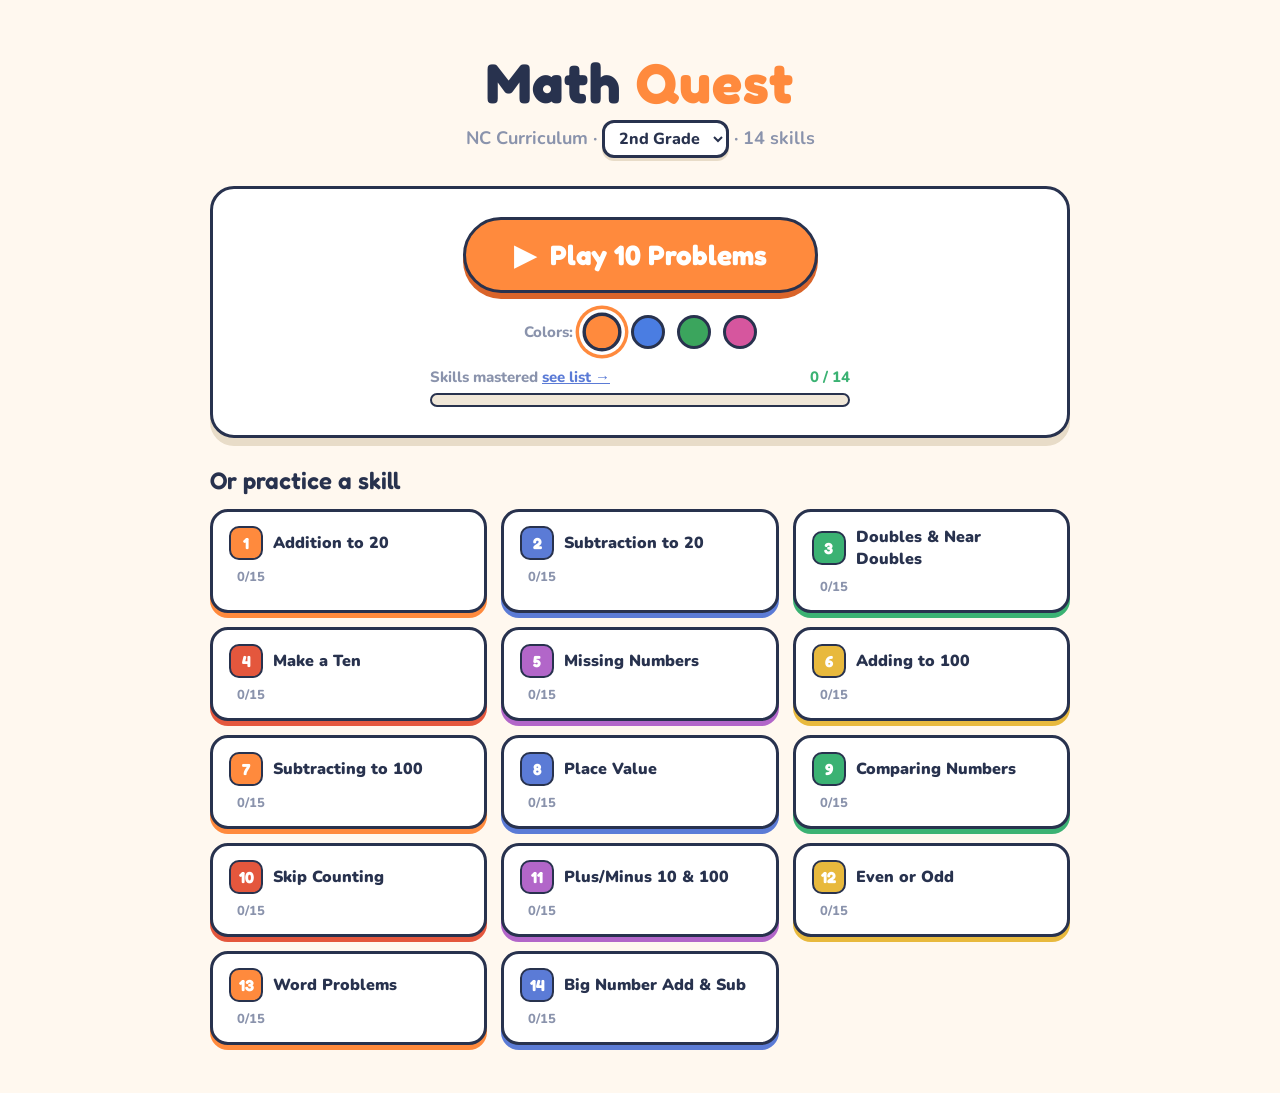
==== math-quest/index.html @ 72bb6890 "feat: add Math Quest 2nd grade math game with grade selector" ====
<!DOCTYPE html>
<html lang="en">
<head>
  <meta charset="utf-8">
  <meta name="viewport" content="width=device-width, initial-scale=1, viewport-fit=cover">
  <title>Math Quest</title>
  <meta name="theme-color" content="#FFF8EF">
  <meta name="apple-mobile-web-app-capable" content="yes">
  <meta name="apple-mobile-web-app-status-bar-style" content="default">
  <meta name="apple-mobile-web-app-title" content="Math Quest">
  <link rel="preconnect" href="https://fonts.googleapis.com">
  <link rel="preconnect" href="https://fonts.gstatic.com" crossorigin>
  <link href="https://fonts.googleapis.com/css2?family=Fredoka:wght@400;500;600;700&family=Nunito:wght@400;600;700;800;900&display=swap" rel="stylesheet">
  <link rel="stylesheet" href="styles.css">
</head>
<body>
  <canvas id="confetti"></canvas>
  <main id="app"></main>
  <script src="app.js"></script>
</body>
</html>
---- math-quest/styles.css ----
:root {
  --bg: #FFF8EF;
  --accent: #FF8A3D;
  --accent-dark: #D9642A;
  --ink: #28324E;
  --muted: #8A93AC;
  --shadow: #E8DCC8;
  --track: #F0E7D8;
  --green: #3BB273;
  --green-dark: #2A8354;
  --red: #E4573D;
  --amber: #E8B93D;
  --blue: #5B7BD6;
  --blue-dark: #3D57A3;
}

* { box-sizing: border-box; }

html, body { margin: 0; padding: 0; }

body {
  min-height: 100vh;
  background: var(--bg);
  transition: background 0.4s;
  font-family: Nunito, sans-serif;
  color: var(--ink);
  display: flex;
  flex-direction: column;
  align-items: center;
  padding: 24px 16px 48px;
}

a { color: var(--accent); }
input:focus { outline: none; }
button { font-family: Nunito, sans-serif; }

#confetti {
  position: fixed;
  inset: 0;
  width: 100%;
  height: 100%;
  pointer-events: none;
  z-index: 50;
}

#app {
  width: 100%;
  display: flex;
  flex-direction: column;
  align-items: center;
}

/* ---------- keyframes ---------- */
@keyframes sq-pop { 0% { transform: scale(0.6); opacity: 0; } 60% { transform: scale(1.08); } 100% { transform: scale(1); opacity: 1; } }
@keyframes sq-shake { 0%,100% { transform: translateX(0); } 20% { transform: translateX(-10px); } 40% { transform: translateX(10px); } 60% { transform: translateX(-6px); } 80% { transform: translateX(6px); } }
@keyframes sq-bounce { 0%,100% { transform: translateY(0); } 50% { transform: translateY(-8px); } }
@keyframes sq-pulse { 0%,100% { transform: scale(1); } 50% { transform: scale(1.05); } }

/* ---------- shared ---------- */
.screen { width: 100%; display: flex; flex-direction: column; animation: sq-pop 0.35s ease; }

.card {
  background: #FFFFFF;
  border: 3px solid var(--ink);
  border-radius: 24px;
  box-shadow: 0 8px 0 var(--shadow);
}

.back-btn {
  background: #FFFFFF;
  border: 3px solid var(--ink);
  border-radius: 12px;
  padding: 8px 14px;
  font-weight: 900;
  font-size: 15px;
  color: var(--ink);
  cursor: pointer;
  box-shadow: 0 4px 0 var(--shadow);
}

.fredoka { font-family: Fredoka, sans-serif; }

/* ---------- home ---------- */
.home { max-width: 860px; gap: 28px; animation-duration: 0.4s; }

.logo-wrap { text-align: center; padding-top: 24px; }
.logo {
  font-family: Fredoka, sans-serif;
  font-weight: 700;
  font-size: 56px;
  letter-spacing: 1px;
  color: var(--ink);
}
.logo .quest { color: var(--accent); }
.tagline { font-size: 18px; font-weight: 700; color: var(--muted); margin-top: 4px; }

.grade-select {
  font-family: Nunito, sans-serif;
  font-weight: 800;
  font-size: 16px;
  color: var(--ink);
  background: #FFFFFF;
  border: 3px solid var(--ink);
  border-radius: 12px;
  padding: 4px 10px;
  cursor: pointer;
  box-shadow: 0 3px 0 var(--shadow);
}

.hero {
  padding: 28px;
  display: flex;
  flex-direction: column;
  align-items: center;
  gap: 18px;
}

.play-btn {
  font-family: Fredoka, sans-serif;
  font-weight: 700;
  font-size: 28px;
  color: #FFFFFF;
  background: var(--accent);
  border: 3px solid var(--ink);
  border-radius: 999px;
  padding: 18px 48px;
  cursor: pointer;
  box-shadow: 0 6px 0 var(--accent-dark);
  animation: sq-pulse 2s ease infinite;
}
.play-btn:hover { filter: brightness(1.08); }
.play-btn:active { transform: translateY(4px); box-shadow: 0 2px 0 var(--accent-dark); animation: none; }

.theme-row { display: flex; align-items: center; gap: 12px; margin-top: 4px; }
.theme-label { font-weight: 800; font-size: 15px; color: var(--muted); }
.swatch {
  width: 34px;
  height: 34px;
  border-radius: 999px;
  border: 3px solid var(--ink);
  cursor: pointer;
  transition: all 0.15s;
}
.swatch.selected { transform: scale(1.15); }

.mastery-btn {
  width: 100%;
  max-width: 420px;
  display: flex;
  flex-direction: column;
  gap: 6px;
  background: none;
  border: none;
  padding: 0;
  cursor: pointer;
}
.mastery-btn:hover { opacity: 0.85; }
.mastery-labels {
  width: 100%;
  display: flex;
  justify-content: space-between;
  font-weight: 800;
  font-size: 15px;
  color: var(--muted);
}
.mastery-labels .see-list { text-decoration: underline; color: var(--blue); }
.mastery-labels .count { color: var(--green); }
.mastery-track {
  width: 100%;
  height: 14px;
  background: var(--track);
  border: 2px solid var(--ink);
  border-radius: 999px;
  overflow: hidden;
}
.mastery-fill { height: 100%; background: var(--green); border-radius: 999px; }

.units-heading { font-family: Fredoka, sans-serif; font-weight: 600; font-size: 24px; margin-bottom: 14px; }
.unit-grid { display: grid; grid-template-columns: repeat(auto-fill, minmax(230px, 1fr)); gap: 14px; }
.unit-card {
  text-align: left;
  background: #FFFFFF;
  border: 3px solid var(--ink);
  border-radius: 18px;
  padding: 14px 16px;
  cursor: pointer;
  display: flex;
  flex-direction: column;
  gap: 8px;
  transition: transform 0.15s;
}
.unit-card:hover { transform: translateY(-2px); }
.unit-head { display: flex; align-items: center; gap: 10px; }
.unit-num {
  min-width: 34px;
  height: 34px;
  display: inline-flex;
  align-items: center;
  justify-content: center;
  color: #FFFFFF;
  border: 2px solid var(--ink);
  border-radius: 10px;
  font-family: Fredoka, sans-serif;
  font-weight: 700;
  font-size: 16px;
}
.unit-name { font-weight: 900; font-size: 16px; color: var(--ink); }
.unit-progress { display: flex; align-items: center; gap: 8px; }
.unit-track { flex: 1; height: 8px; background: var(--track); border-radius: 999px; overflow: hidden; }
.unit-fill { height: 100%; background: var(--green); }
.unit-count { font-size: 13px; font-weight: 800; color: var(--muted); }

/* ---------- word list ---------- */
.words { max-width: 860px; gap: 26px; }
.words-header { display: flex; align-items: center; gap: 14px; padding-top: 8px; }
.words-title { font-family: Fredoka, sans-serif; font-weight: 700; font-size: 32px; color: var(--ink); }

.word-card { padding: 24px; display: flex; flex-direction: column; gap: 14px; }
.word-card-head { display: flex; align-items: center; gap: 10px; }
.word-card-title { font-family: Fredoka, sans-serif; font-weight: 700; font-size: 22px; }
.word-card-title.mastered { color: var(--green); }
.word-card-title.learning { color: #FF8A3D; }
.word-card-sub { font-weight: 800; font-size: 15px; color: var(--muted); }
.chip-wrap { display: flex; flex-wrap: wrap; gap: 8px; }
.chip {
  font-weight: 800;
  font-size: 16px;
  border-radius: 999px;
  padding: 6px 14px;
}
.chip.mastered { background: #E3F4EA; border: 2px solid var(--green); color: var(--green-dark); }
.chip.learning { background: #FFF8EF; border: 2px solid #E0D8C8; color: var(--ink); }
.chip.learning.half { border-color: var(--amber); }
.empty-note { font-weight: 700; font-size: 16px; color: var(--muted); }

/* ---------- round ---------- */
.round { max-width: 640px; gap: 22px; }
.round-bar { display: flex; align-items: center; gap: 14px; }
.dots { flex: 1; display: flex; justify-content: center; gap: 8px; }
.dot {
  width: 16px;
  height: 16px;
  border-radius: 999px;
  border: 2px solid var(--ink);
  background: var(--track);
  transition: all 0.2s;
}
.stars {
  font-family: Fredoka, sans-serif;
  font-weight: 700;
  font-size: 18px;
  color: var(--accent);
  min-width: 70px;
  text-align: right;
}

.round-card {
  padding: 36px 28px;
  display: flex;
  flex-direction: column;
  align-items: center;
  gap: 22px;
}
.round-card.shake { animation: sq-shake 0.4s ease; }

.round-context { font-weight: 800; font-size: 16px; color: var(--muted); letter-spacing: 0.5px; }

.problem {
  font-family: Fredoka, sans-serif;
  font-weight: 700;
  font-size: 52px;
  letter-spacing: 2px;
  color: var(--ink);
  text-align: center;
  white-space: pre-line;
}
.problem.story {
  font-size: 26px;
  font-weight: 600;
  letter-spacing: 0;
  line-height: 1.5;
  max-width: 480px;
}

.hear-again {
  background: none;
  border: none;
  font-weight: 800;
  font-size: 15px;
  color: var(--blue);
  cursor: pointer;
  text-decoration: underline;
  margin-top: -12px;
}

.choice-row { display: flex; gap: 16px; justify-content: center; flex-wrap: wrap; }
.choice-btn {
  font-family: Fredoka, sans-serif;
  font-weight: 700;
  font-size: 36px;
  min-width: 96px;
  color: var(--ink);
  background: #FFFFFF;
  border: 3px solid var(--ink);
  border-radius: 18px;
  padding: 12px 26px;
  cursor: pointer;
  box-shadow: 0 6px 0 var(--shadow);
}
.choice-btn:hover { background: var(--bg); }
.choice-btn:active { transform: translateY(4px); box-shadow: 0 2px 0 var(--shadow); }
.choice-btn.correct { background: var(--green); color: #FFFFFF; box-shadow: 0 6px 0 var(--green-dark); }

.reveal { text-align: center; }
.reveal-label { font-weight: 800; font-size: 15px; color: var(--red); }
.reveal-word {
  font-family: Fredoka, sans-serif;
  font-weight: 700;
  font-size: 44px;
  letter-spacing: 4px;
  color: var(--ink);
}
.reveal-hint { font-weight: 700; font-size: 15px; color: var(--muted); }

.answer-input {
  width: 100%;
  max-width: 280px;
  font-family: Fredoka, sans-serif;
  font-weight: 600;
  font-size: 40px;
  text-align: center;
  letter-spacing: 6px;
  color: var(--ink);
  background: #FFF8EF;
  border: 3px solid var(--ink);
  border-radius: 18px;
  padding: 14px 18px;
}
.answer-input.wrong { border-color: var(--red); }
.answer-input.correct { border-color: var(--green); }

.feedback {
  min-height: 30px;
  font-family: Fredoka, sans-serif;
  font-weight: 600;
  font-size: 22px;
  text-align: center;
}

.check-btn {
  font-family: Fredoka, sans-serif;
  font-weight: 700;
  font-size: 24px;
  color: #FFFFFF;
  background: var(--green);
  border: 3px solid var(--ink);
  border-radius: 999px;
  padding: 12px 56px;
  cursor: pointer;
  box-shadow: 0 6px 0 var(--green-dark);
}
.check-btn:hover { background: #46C381; }
.check-btn:active { transform: translateY(4px); box-shadow: 0 2px 0 var(--green-dark); }

/* ---------- done ---------- */
.done {
  max-width: 560px;
  align-items: center;
  gap: 24px;
  padding-top: 40px;
  animation-duration: 0.4s;
  text-align: center;
}
.done-badge { font-size: 72px; animation: sq-bounce 1.2s ease infinite; }
.done-title { font-family: Fredoka, sans-serif; font-weight: 700; font-size: 44px; }
.done-stats { padding: 28px 40px; display: flex; gap: 36px; }
.stat-num { font-family: Fredoka, sans-serif; font-weight: 700; font-size: 40px; }
.stat-num.first { color: var(--green); }
.stat-num.solved { color: var(--blue); }
.stat-num.total { color: var(--accent); }
.stat-label { font-weight: 800; font-size: 14px; color: var(--muted); }
.done-actions { display: flex; gap: 14px; }
.done-btn {
  font-family: Fredoka, sans-serif;
  font-weight: 700;
  font-size: 22px;
  border: 3px solid var(--ink);
  border-radius: 999px;
  padding: 14px 36px;
  cursor: pointer;
}
.done-btn.again { color: #FFFFFF; background: var(--accent); box-shadow: 0 6px 0 var(--accent-dark); }
.done-btn.home { color: var(--ink); background: #FFFFFF; box-shadow: 0 6px 0 var(--shadow); }
.done-btn:active { transform: translateY(4px); box-shadow: 0 2px 0 var(--shadow); }
.done-btn.again:active { box-shadow: 0 2px 0 var(--accent-dark); }

/* ---------- small screens ---------- */
@media (max-width: 480px) {
  .logo { font-size: 44px; }
  .problem { font-size: 40px; }
  .problem.story { font-size: 22px; }
  .answer-input { font-size: 32px; letter-spacing: 4px; }
  .play-btn { font-size: 24px; padding: 16px 36px; }
  .done-stats { gap: 24px; padding: 24px 28px; }
}
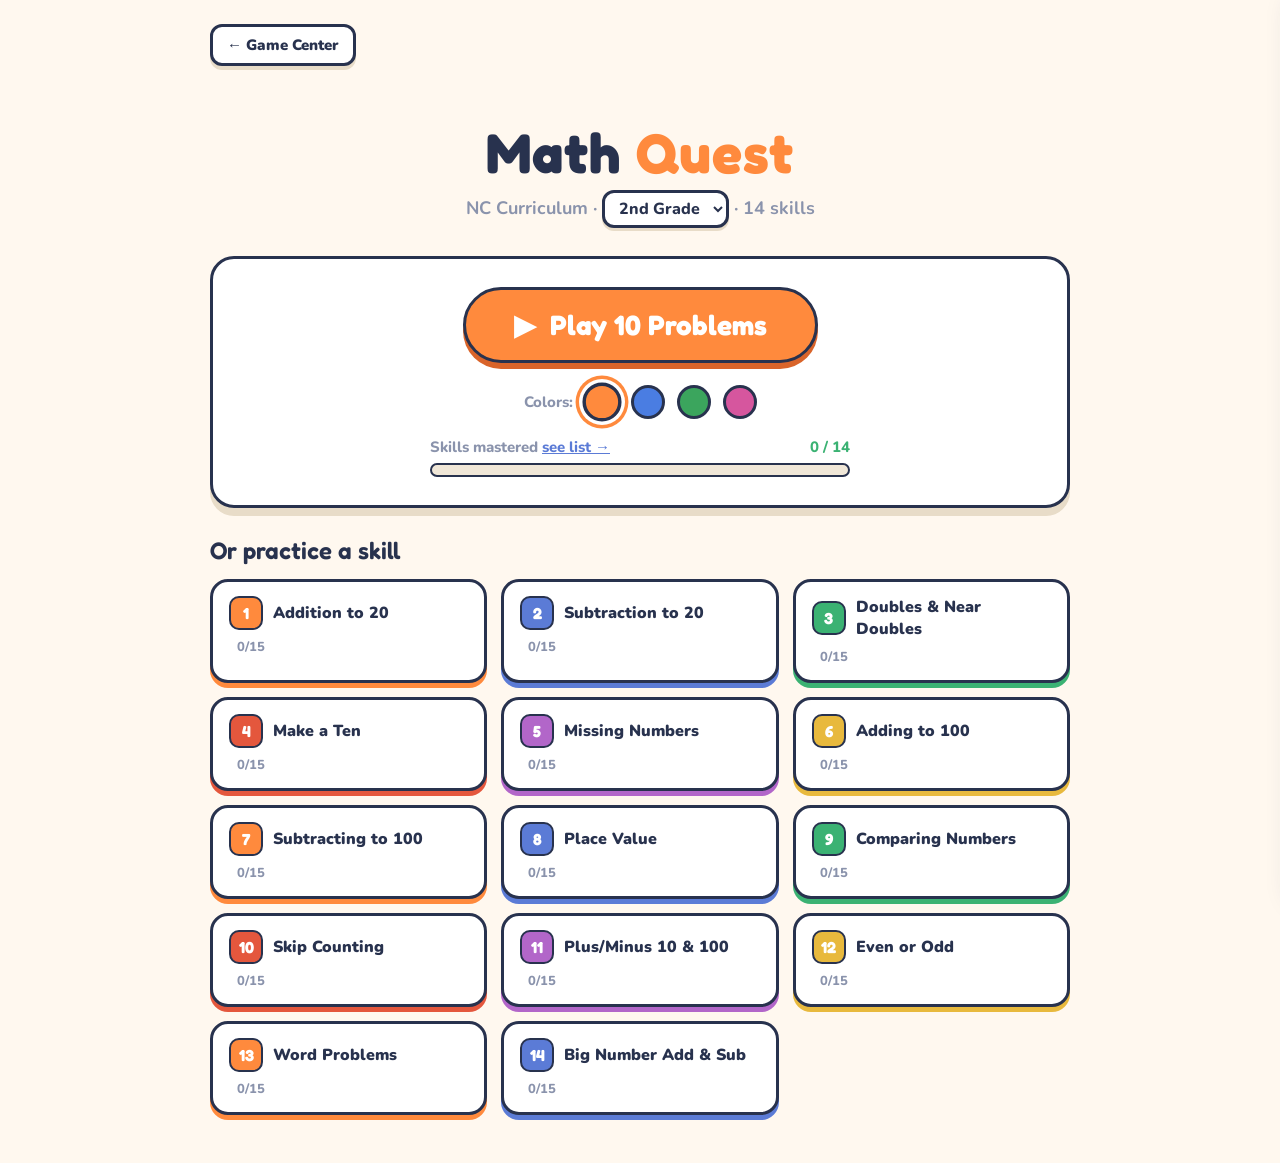
==== commit e2727eaf: "feat: add Quest Rewards unit-completion tracker with parent payout screen" ====
--- a/math-quest/index.html
+++ b/math-quest/index.html
@@ -16,6 +16,7 @@
 <body>
   <canvas id="confetti"></canvas>
   <main id="app"></main>
+  <script src="../rewards-lib.js"></script>
   <script src="app.js"></script>
 </body>
 </html>
--- a/math-quest/styles.css
+++ b/math-quest/styles.css
@@ -14,7 +14,7 @@
   --blue-dark: #3D57A3;
 }
 
-* { box-sizing: border-box; }
+* { box-sizing: border-box; touch-action: manipulation; }
 
 html, body { margin: 0; padding: 0; }
 
@@ -79,6 +79,8 @@
 }
 
 .fredoka { font-family: Fredoka, sans-serif; }
+
+.home-back { align-self: flex-start; text-decoration: none; }
 
 /* ---------- home ---------- */
 .home { max-width: 860px; gap: 28px; animation-duration: 0.4s; }
@@ -371,6 +373,15 @@
   animation-duration: 0.4s;
   text-align: center;
 }
+.reward-banner {
+  padding: 14px 24px;
+  font-family: Fredoka, sans-serif;
+  font-weight: 600;
+  font-size: 20px;
+  text-align: center;
+}
+.reward-cents { color: var(--green); font-weight: 700; }
+
 .done-badge { font-size: 72px; animation: sq-bounce 1.2s ease infinite; }
 .done-title { font-family: Fredoka, sans-serif; font-weight: 700; font-size: 44px; }
 .done-stats { padding: 28px 40px; display: flex; gap: 36px; }
@@ -394,6 +405,350 @@
 .done-btn:active { transform: translateY(4px); box-shadow: 0 2px 0 var(--shadow); }
 .done-btn.again:active { box-shadow: 0 2px 0 var(--accent-dark); }
 
+/* ---------- toolbox ---------- */
+.tools-btn { white-space: nowrap; }
+
+#toolbox {
+  position: fixed;
+  top: 0;
+  right: 0;
+  bottom: 0;
+  width: min(380px, 94vw);
+  background: #FFFFFF;
+  border-left: 3px solid var(--ink);
+  box-shadow: -8px 0 24px rgba(40, 50, 78, 0.15);
+  transform: translateX(105%);
+  transition: transform 0.25s ease;
+  z-index: 40;
+  display: flex;
+  flex-direction: column;
+  padding: 16px;
+  gap: 14px;
+  overflow-y: auto;
+}
+#toolbox.open { transform: translateX(0); }
+
+@media (min-width: 1100px) {
+  body.toolbox-open #app { padding-right: 380px; }
+}
+
+.tb-head { display: flex; align-items: center; justify-content: space-between; }
+.tb-title { font-family: Fredoka, sans-serif; font-weight: 700; font-size: 26px; color: var(--ink); }
+.tb-close {
+  width: 38px;
+  height: 38px;
+  border-radius: 12px;
+  background: #FFFFFF;
+  border: 3px solid var(--ink);
+  font-weight: 900;
+  font-size: 16px;
+  color: var(--ink);
+  cursor: pointer;
+  box-shadow: 0 3px 0 var(--shadow);
+}
+
+.tb-tabs { display: grid; grid-template-columns: repeat(4, 1fr); gap: 6px; }
+.tb-tab {
+  font-family: Nunito, sans-serif;
+  font-weight: 800;
+  font-size: 11px;
+  line-height: 1.25;
+  padding: 7px 2px;
+  border: 3px solid var(--ink);
+  border-radius: 12px;
+  background: #FFFFFF;
+  color: var(--ink);
+  cursor: pointer;
+}
+.tb-tab.active { background: var(--accent); color: #FFFFFF; box-shadow: 0 3px 0 var(--accent-dark); }
+
+.tb-body { display: flex; flex-direction: column; gap: 14px; align-items: center; }
+.tb-hint { font-weight: 700; font-size: 14px; color: var(--muted); text-align: center; }
+
+.tb-total {
+  font-family: Fredoka, sans-serif;
+  font-weight: 700;
+  font-size: 44px;
+  color: var(--ink);
+  background: var(--bg);
+  border: 3px solid var(--ink);
+  border-radius: 18px;
+  padding: 4px 28px;
+  min-width: 120px;
+  text-align: center;
+}
+
+.tb-block-btns { display: flex; gap: 8px; flex-wrap: wrap; justify-content: center; }
+.tb-add, .tb-jump {
+  font-family: Fredoka, sans-serif;
+  font-weight: 700;
+  font-size: 18px;
+  color: #FFFFFF;
+  border: 3px solid var(--ink);
+  border-radius: 12px;
+  padding: 8px 14px;
+  cursor: pointer;
+}
+.tb-add:active, .tb-jump:active { transform: translateY(2px); }
+.tb-add.hundred { background: #5B7BD6; }
+.tb-add.ten { background: #3BB273; }
+.tb-add.five { background: #E8B93D; }
+.tb-add.one { background: #E4573D; }
+
+.tb-pile {
+  display: flex;
+  flex-wrap: wrap;
+  gap: 6px;
+  align-items: flex-end;
+  justify-content: center;
+  min-height: 70px;
+  width: 100%;
+}
+.tb-block {
+  border: 2px solid var(--ink);
+  border-radius: 6px;
+  cursor: pointer;
+  font-family: Nunito, sans-serif;
+  font-weight: 800;
+  color: #FFFFFF;
+  display: flex;
+  align-items: center;
+  justify-content: center;
+}
+.tb-block.hundred { width: 64px; height: 64px; background: #5B7BD6; font-size: 16px; }
+.tb-block.ten { width: 22px; height: 64px; background: #3BB273; font-size: 11px; writing-mode: vertical-rl; }
+.tb-block.five { width: 22px; height: 38px; background: #E8B93D; font-size: 11px; }
+.tb-block.one { width: 20px; height: 20px; background: #E4573D; font-size: 10px; }
+
+.tb-clear, .tb-set {
+  font-family: Nunito, sans-serif;
+  font-weight: 800;
+  font-size: 15px;
+  color: var(--ink);
+  background: #FFFFFF;
+  border: 3px solid var(--ink);
+  border-radius: 12px;
+  padding: 8px 18px;
+  cursor: pointer;
+  box-shadow: 0 3px 0 var(--shadow);
+}
+.tb-btn-row { display: flex; gap: 10px; }
+
+.tb-start-row { display: flex; gap: 10px; align-items: center; }
+.tb-start-input {
+  width: 120px;
+  font-family: Fredoka, sans-serif;
+  font-weight: 600;
+  font-size: 28px;
+  text-align: center;
+  color: var(--ink);
+  background: var(--bg);
+  border: 3px solid var(--ink);
+  border-radius: 12px;
+  padding: 8px;
+}
+
+.tb-jump-row { display: flex; gap: 6px; flex-wrap: wrap; justify-content: center; }
+.tb-jump { font-size: 14px; padding: 7px 9px; }
+.tb-jump.plus { background: var(--green); }
+.tb-jump.minus { background: var(--red); }
+
+.tb-nl-scroll { width: 100%; overflow-x: auto; padding: 4px 0; }
+
+.tb-frame {
+  display: grid;
+  grid-template-columns: repeat(5, 44px);
+  grid-template-rows: repeat(2, 44px);
+  border: 3px solid var(--ink);
+  border-radius: 8px;
+  overflow: hidden;
+}
+.tb-cell {
+  border: 1px solid var(--ink);
+  background: #FFFFFF;
+  cursor: pointer;
+  padding: 0;
+  position: relative;
+}
+.tb-cell.blue::after, .tb-cell.red::after {
+  content: '';
+  position: absolute;
+  inset: 6px;
+  border-radius: 999px;
+  border: 2px solid var(--ink);
+}
+.tb-cell.blue::after { background: #5B7BD6; }
+.tb-cell.red::after { background: #E4573D; }
+.tb-cell.crossed::before {
+  content: '✕';
+  position: absolute;
+  inset: 0;
+  display: flex;
+  align-items: center;
+  justify-content: center;
+  font-weight: 900;
+  font-size: 20px;
+  color: #FFFFFF;
+  z-index: 1;
+}
+
+.tb-mode-row { display: flex; gap: 8px; justify-content: center; }
+.tb-mode {
+  font-family: Nunito, sans-serif;
+  font-weight: 800;
+  font-size: 14px;
+  color: var(--muted);
+  background: #FFFFFF;
+  border: 3px solid var(--ink);
+  border-radius: 999px;
+  padding: 6px 16px;
+  cursor: pointer;
+}
+.tb-mode.active { color: #FFFFFF; background: var(--accent); box-shadow: 0 3px 0 var(--accent-dark); }
+
+/* --- place value mat --- */
+.tb-mat { display: grid; grid-template-columns: 1fr 1fr 1fr; gap: 8px; width: 100%; }
+.tb-mat-col {
+  border: 3px solid var(--ink);
+  border-radius: 12px;
+  background: var(--bg);
+  display: flex;
+  flex-direction: column;
+  min-height: 150px;
+}
+.tb-mat-head {
+  font-family: Fredoka, sans-serif;
+  font-weight: 600;
+  font-size: 13px;
+  text-align: center;
+  color: #FFFFFF;
+  background: var(--ink);
+  padding: 4px 0;
+  border-radius: 8px 8px 0 0;
+}
+.tb-mat-cells {
+  flex: 1;
+  display: flex;
+  flex-wrap: wrap;
+  gap: 4px;
+  align-content: flex-start;
+  justify-content: center;
+  padding: 8px 4px;
+}
+.tb-mat-sum {
+  font-family: Fredoka, sans-serif;
+  font-weight: 700;
+  font-size: 18px;
+  text-align: center;
+  color: var(--ink);
+  border-top: 2px dashed var(--ink);
+  padding: 4px 0;
+}
+
+/* --- hundreds chart --- */
+.tb-hc {
+  display: grid;
+  grid-template-columns: repeat(10, 1fr);
+  gap: 2px;
+  width: 100%;
+}
+.tb-hc-cell {
+  aspect-ratio: 1;
+  font-family: Nunito, sans-serif;
+  font-weight: 800;
+  font-size: 10px;
+  color: var(--ink);
+  background: #FFFFFF;
+  border: 1px solid var(--ink);
+  border-radius: 6px;
+  cursor: pointer;
+  padding: 0;
+}
+.tb-hc-cell.trail { background: var(--track); }
+.tb-hc-cell.current { background: var(--accent); color: #FFFFFF; border-width: 2px; }
+
+/* --- bar diagram --- */
+.tb-bar { width: 100%; display: flex; flex-direction: column; gap: 6px; }
+.tb-bar-whole, .tb-bar-part {
+  border: 3px solid var(--ink);
+  border-radius: 12px;
+  background: var(--bg);
+  display: flex;
+  flex-direction: column;
+  align-items: center;
+  padding: 8px 4px 4px;
+}
+.tb-bar-whole { background: #FFFFFF; }
+.tb-bar-parts { display: grid; grid-template-columns: 1fr 1fr; gap: 6px; }
+.tb-bar-input {
+  width: 90%;
+  font-family: Fredoka, sans-serif;
+  font-weight: 700;
+  font-size: 30px;
+  text-align: center;
+  color: var(--ink);
+  background: none;
+  border: none;
+}
+.tb-bar-label { font-weight: 800; font-size: 12px; color: var(--muted); text-transform: uppercase; letter-spacing: 1px; }
+
+/* --- counters --- */
+.tb-pairs {
+  display: grid;
+  grid-auto-flow: column;
+  grid-template-rows: repeat(2, 40px);
+  gap: 6px;
+  justify-content: center;
+  min-height: 88px;
+  width: 100%;
+  overflow-x: auto;
+}
+.tb-counter {
+  width: 40px;
+  height: 40px;
+  border-radius: 999px;
+  border: 3px solid var(--ink);
+  cursor: pointer;
+  padding: 0;
+}
+.tb-counter.red { background: #E4573D; }
+.tb-counter.yellow { background: #E8B93D; }
+
+/* --- array builder --- */
+.tb-stepper-row { display: flex; gap: 12px; }
+.tb-stepper {
+  display: flex;
+  align-items: center;
+  gap: 8px;
+  border: 3px solid var(--ink);
+  border-radius: 12px;
+  background: #FFFFFF;
+  padding: 4px 8px;
+  font-weight: 800;
+  font-size: 14px;
+  color: var(--ink);
+}
+.tb-stepper button {
+  width: 30px;
+  height: 30px;
+  border-radius: 8px;
+  border: 2px solid var(--ink);
+  background: var(--bg);
+  font-weight: 900;
+  font-size: 16px;
+  color: var(--ink);
+  cursor: pointer;
+}
+.tb-array { display: grid; gap: 4px; justify-content: center; }
+.tb-dot {
+  width: 22px;
+  height: 22px;
+  margin: 2px;
+  border-radius: 999px;
+  background: var(--blue);
+  border: 2px solid var(--ink);
+}
+
 /* ---------- small screens ---------- */
 @media (max-width: 480px) {
   .logo { font-size: 44px; }
